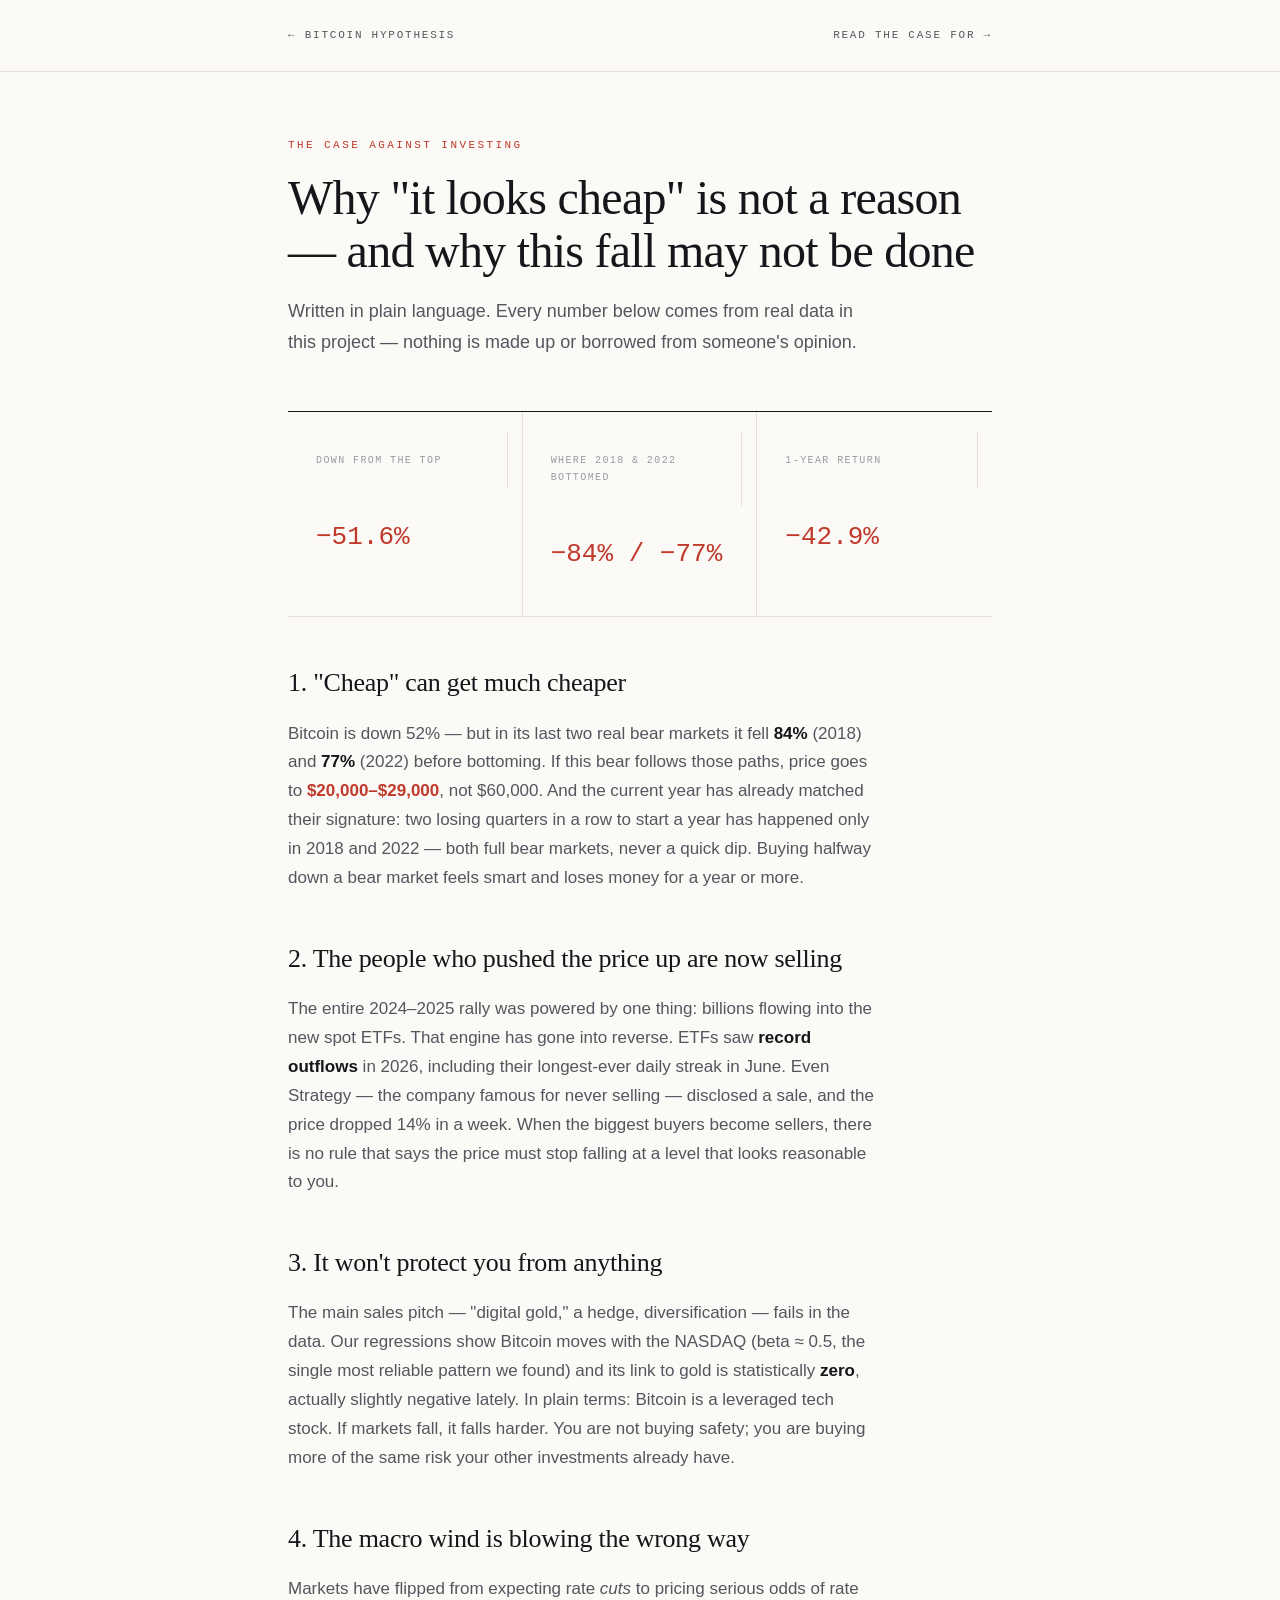
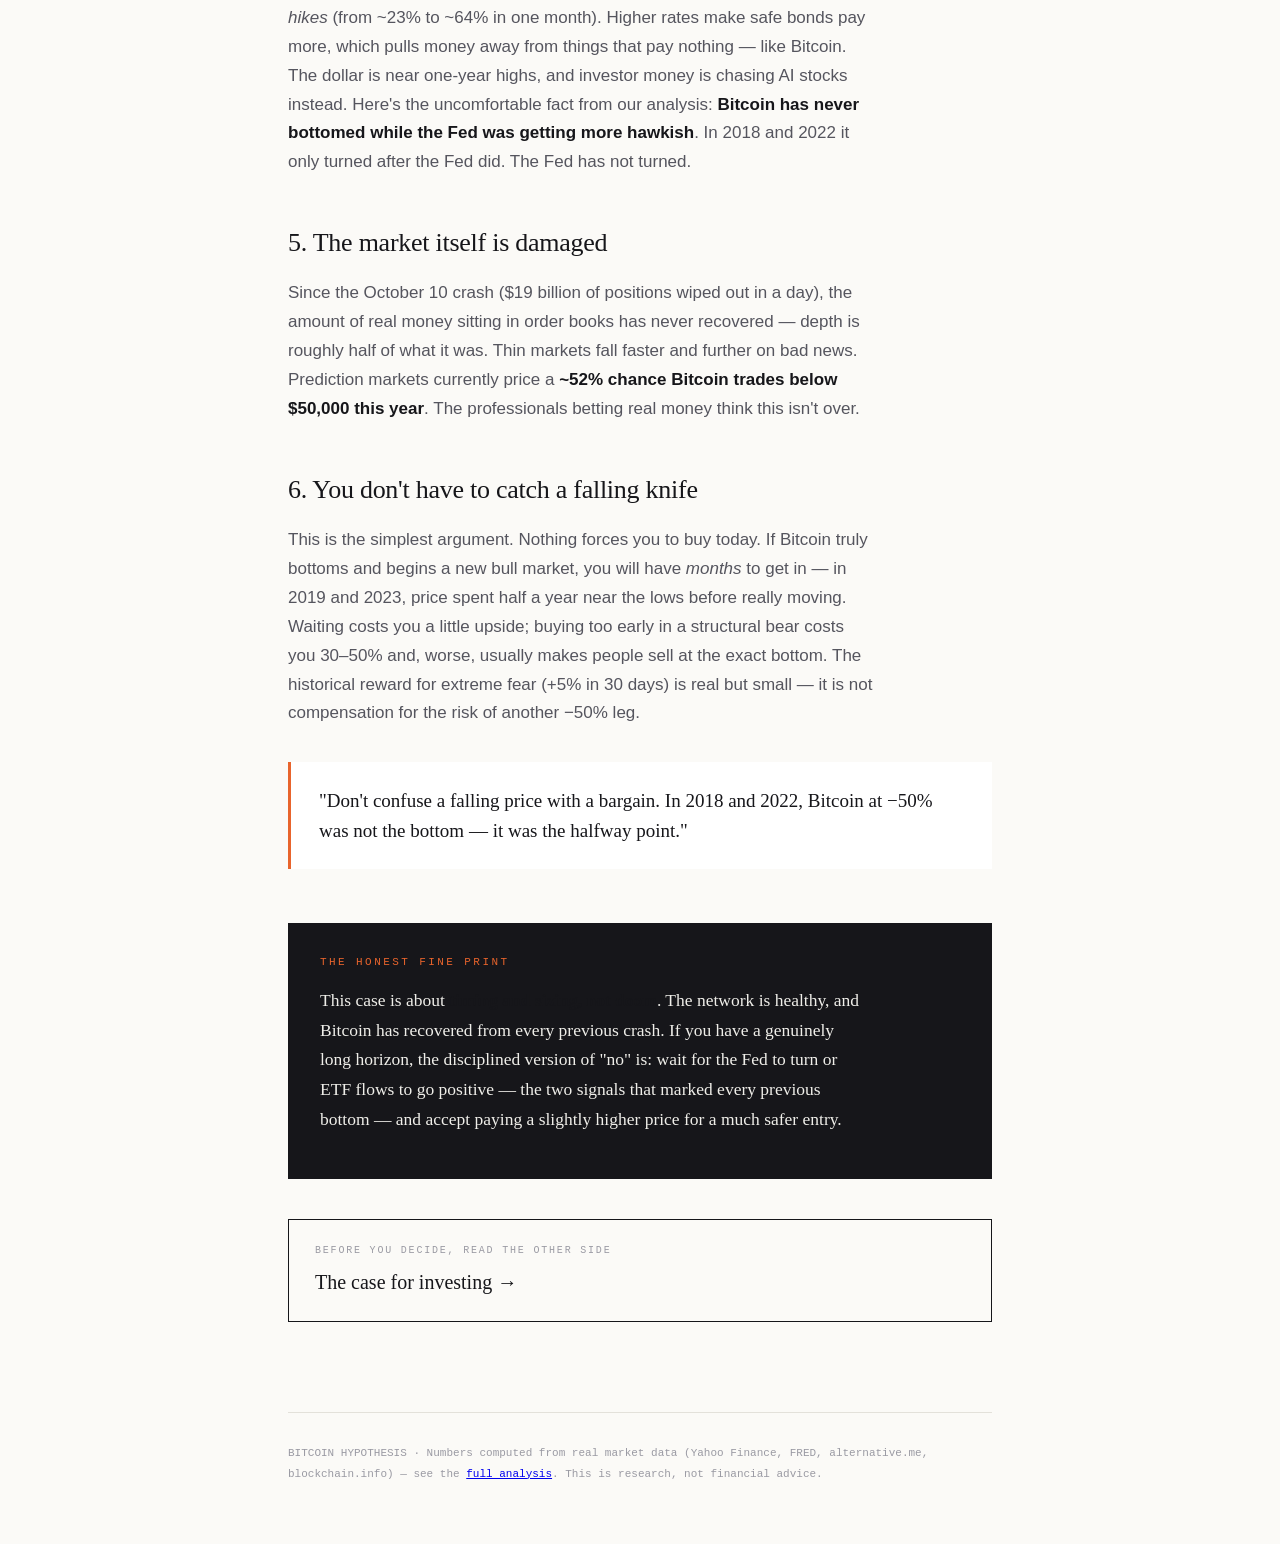
==== docs/dont-invest.html @ 43ef4cbc "Add plain-language for/against investment case pages, linked from verdict Co-authored-by: Cursor <cu" ====
<!DOCTYPE html>
<html lang="en">
<head>
<meta charset="UTF-8">
<meta name="viewport" content="width=device-width, initial-scale=1.0">
<title>The case AGAINST investing — Bitcoin Hypothesis</title>
<link rel="stylesheet" href="case.css">
</head>
<body>

<nav><div class="wrap">
  <a href="index.html">← Bitcoin Hypothesis</a>
  <a href="invest.html">Read the case for →</a>
</div></nav>

<div class="wrap">

<header>
  <div class="kicker" style="color: var(--red)">The Case Against Investing</div>
  <h1>Why "it looks cheap" is not a reason — and why this fall may not be done</h1>
  <p class="sub">Written in plain language. Every number below comes from real data in this
  project — nothing is made up or borrowed from someone's opinion.</p>
</header>

<div class="bigstats">
  <div><div class="k">Down from the top</div><div class="v neg">−51.6%</div></div>
  <div><div class="k">Where 2018 &amp; 2022 bottomed</div><div class="v neg">−84% / −77%</div></div>
  <div><div class="k">1-year return</div><div class="v neg">−42.9%</div></div>
</div>

<article>

<h2>1. "Cheap" can get much cheaper</h2>
<p>Bitcoin is down 52% — but in its last two real bear markets it fell <strong>84%</strong> (2018)
and <strong>77%</strong> (2022) before bottoming. If this bear follows those paths, price goes to
<strong class="neg">$20,000–$29,000</strong>, not $60,000. And the current year has already matched
their signature: two losing quarters in a row to start a year has happened only in 2018 and 2022 —
both full bear markets, never a quick dip. Buying halfway down a bear market feels smart and loses
money for a year or more.</p>

<h2>2. The people who pushed the price up are now selling</h2>
<p>The entire 2024–2025 rally was powered by one thing: billions flowing into the new spot ETFs.
That engine has gone into reverse. ETFs saw <strong>record outflows</strong> in 2026, including
their longest-ever daily streak in June. Even Strategy — the company famous for never selling —
disclosed a sale, and the price dropped 14% in a week. When the biggest buyers become sellers,
there is no rule that says the price must stop falling at a level that looks reasonable to you.</p>

<h2>3. It won't protect you from anything</h2>
<p>The main sales pitch — "digital gold," a hedge, diversification — fails in the data. Our
regressions show Bitcoin moves with the NASDAQ (beta ≈ 0.5, the single most reliable pattern we
found) and its link to gold is statistically <strong>zero</strong>, actually slightly negative
lately. In plain terms: Bitcoin is a leveraged tech stock. If markets fall, it falls harder. You are
not buying safety; you are buying more of the same risk your other investments already have.</p>

<h2>4. The macro wind is blowing the wrong way</h2>
<p>Markets have flipped from expecting rate <em>cuts</em> to pricing serious odds of rate
<em>hikes</em> (from ~23% to ~64% in one month). Higher rates make safe bonds pay more, which pulls
money away from things that pay nothing — like Bitcoin. The dollar is near one-year highs, and
investor money is chasing AI stocks instead. Here's the uncomfortable fact from our analysis:
<strong>Bitcoin has never bottomed while the Fed was getting more hawkish</strong>. In 2018 and 2022
it only turned after the Fed did. The Fed has not turned.</p>

<h2>5. The market itself is damaged</h2>
<p>Since the October 10 crash ($19 billion of positions wiped out in a day), the amount of real
money sitting in order books has never recovered — depth is roughly half of what it was. Thin
markets fall faster and further on bad news. Prediction markets currently price a
<strong>~52% chance Bitcoin trades below $50,000 this year</strong>. The professionals betting real
money think this isn't over.</p>

<h2>6. You don't have to catch a falling knife</h2>
<p>This is the simplest argument. Nothing forces you to buy today. If Bitcoin truly bottoms and
begins a new bull market, you will have <em>months</em> to get in — in 2019 and 2023, price spent
half a year near the lows before really moving. Waiting costs you a little upside; buying too early
in a structural bear costs you 30–50% and, worse, usually makes people sell at the exact bottom.
The historical reward for extreme fear (+5% in 30 days) is real but small — it is not compensation
for the risk of another −50% leg.</p>

<blockquote>"Don't confuse a falling price with a bargain. In 2018 and 2022, Bitcoin at −50% was
not the bottom — it was the halfway point."</blockquote>

<div class="honest">
  <div class="k">The honest fine print</div>
  <p>This case is about <strong>timing and sizing, not doom</strong>. The network is healthy, and
  Bitcoin has recovered from every previous crash. If you have a genuinely long horizon, the
  disciplined version of "no" is: wait for the Fed to turn or ETF flows to go positive — the two
  signals that marked every previous bottom — and accept paying a slightly higher price for a much
  safer entry.</p>
</div>

<a class="otherside" href="invest.html">
  <div class="k">Before you decide, read the other side</div>
  <div class="t">The case for investing →</div>
</a>

</article>

<footer>
  <p>BITCOIN HYPOTHESIS · Numbers computed from real market data (Yahoo Finance, FRED, alternative.me,
  blockchain.info) — see the <a href="index.html">full analysis</a>. This is research, not financial advice.</p>
</footer>

</div>
</body>
</html>
---- docs/case.css ----
:root {
  --ink: #16161a;
  --ink-soft: #55555e;
  --ink-faint: #9a9aa3;
  --paper: #fbfaf7;
  --line: #e3e1da;
  --accent: #e8642c;
  --green: #2e7d4f;
  --red: #c0392b;
  --mono: "SF Mono", "JetBrains Mono", ui-monospace, Menlo, monospace;
  --serif: "Charter", "Georgia", serif;
  --sans: -apple-system, "Helvetica Neue", "Inter", sans-serif;
}
* { margin: 0; padding: 0; box-sizing: border-box; }
body {
  background: var(--paper); color: var(--ink); font-family: var(--sans);
  font-size: 17px; line-height: 1.7; -webkit-font-smoothing: antialiased;
}
.wrap { max-width: 760px; margin: 0 auto; padding: 0 28px; }
nav { padding: 26px 0; border-bottom: 1px solid var(--line); }
nav .wrap { display: flex; justify-content: space-between; align-items: baseline; }
nav a { font-family: var(--mono); font-size: 11px; letter-spacing: 0.16em; text-transform: uppercase; color: var(--ink-soft); text-decoration: none; }
nav a:hover { color: var(--accent); }
header { padding: 64px 0 44px; }
.kicker { font-family: var(--mono); font-size: 11px; letter-spacing: 0.22em; text-transform: uppercase; margin-bottom: 18px; }
h1 { font-family: var(--serif); font-weight: 500; font-size: clamp(32px, 5vw, 48px); line-height: 1.1; letter-spacing: -0.015em; }
.sub { margin-top: 18px; color: var(--ink-soft); font-size: 18px; max-width: 58ch; }
.bigstats { display: grid; grid-template-columns: repeat(3, 1fr); border-top: 1px solid var(--ink); border-bottom: 1px solid var(--line); margin: 10px 0 30px; }
.bigstats div { padding: 20px 14px; border-right: 1px solid var(--line); }
.bigstats div:last-child { border-right: none; }
.bigstats .k { font-family: var(--mono); font-size: 10px; letter-spacing: 0.14em; text-transform: uppercase; color: var(--ink-faint); }
.bigstats .v { font-family: var(--mono); font-size: 26px; margin-top: 6px; }
article { padding-bottom: 30px; }
article h2 { font-family: var(--serif); font-weight: 500; font-size: 26px; margin: 44px 0 14px; letter-spacing: -0.01em; }
article p { color: var(--ink-soft); margin-bottom: 14px; max-width: 62ch; }
article strong { color: var(--ink); font-weight: 600; }
article .num { font-family: var(--mono); font-size: 0.92em; }
.pos { color: var(--green); } .neg { color: var(--red); }
blockquote {
  margin: 34px 0; padding: 24px 28px; border-left: 3px solid var(--accent);
  background: #fff; font-family: var(--serif); font-size: 19px; line-height: 1.55; color: var(--ink);
}
.honest {
  margin: 54px 0 20px; padding: 30px 32px; background: var(--ink); color: #efeee9;
}
.honest .k { font-family: var(--mono); font-size: 11px; letter-spacing: 0.22em; text-transform: uppercase; color: var(--accent); margin-bottom: 14px; }
.honest p { font-family: var(--serif); font-size: 17.5px; color: #efeee9; }
.otherside { display: block; margin: 40px 0 0; padding: 22px 26px; border: 1px solid var(--ink); text-decoration: none; color: var(--ink); }
.otherside .k { font-family: var(--mono); font-size: 10px; letter-spacing: 0.18em; text-transform: uppercase; color: var(--ink-faint); }
.otherside .t { font-family: var(--serif); font-size: 20px; margin-top: 6px; }
.otherside:hover { background: #fff; }
footer { margin-top: 60px; padding: 30px 0 60px; border-top: 1px solid var(--line); }
footer p { font-family: var(--mono); font-size: 11px; color: var(--ink-faint); line-height: 1.9; }
@media (max-width: 640px) {
  .bigstats { grid-template-columns: 1fr; }
  .bigstats div { border-right: none; border-bottom: 1px solid var(--line); }
}
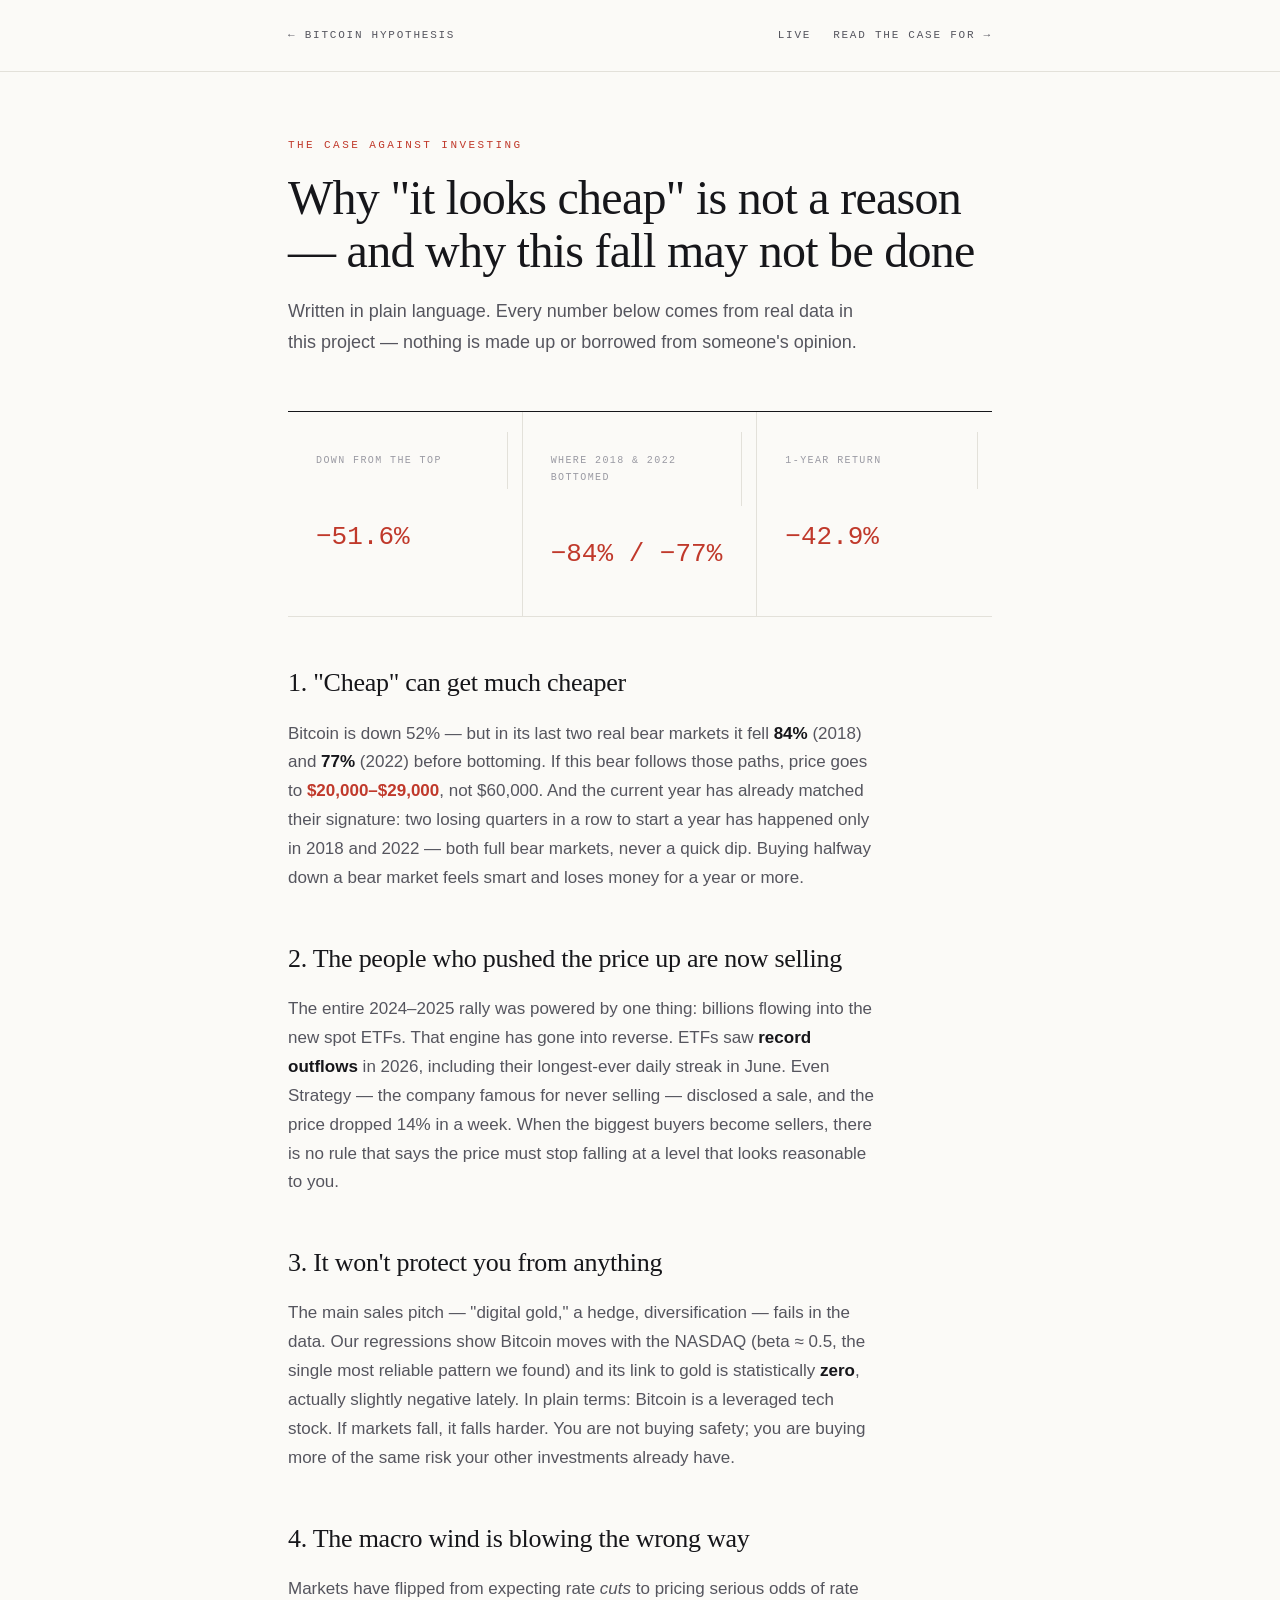
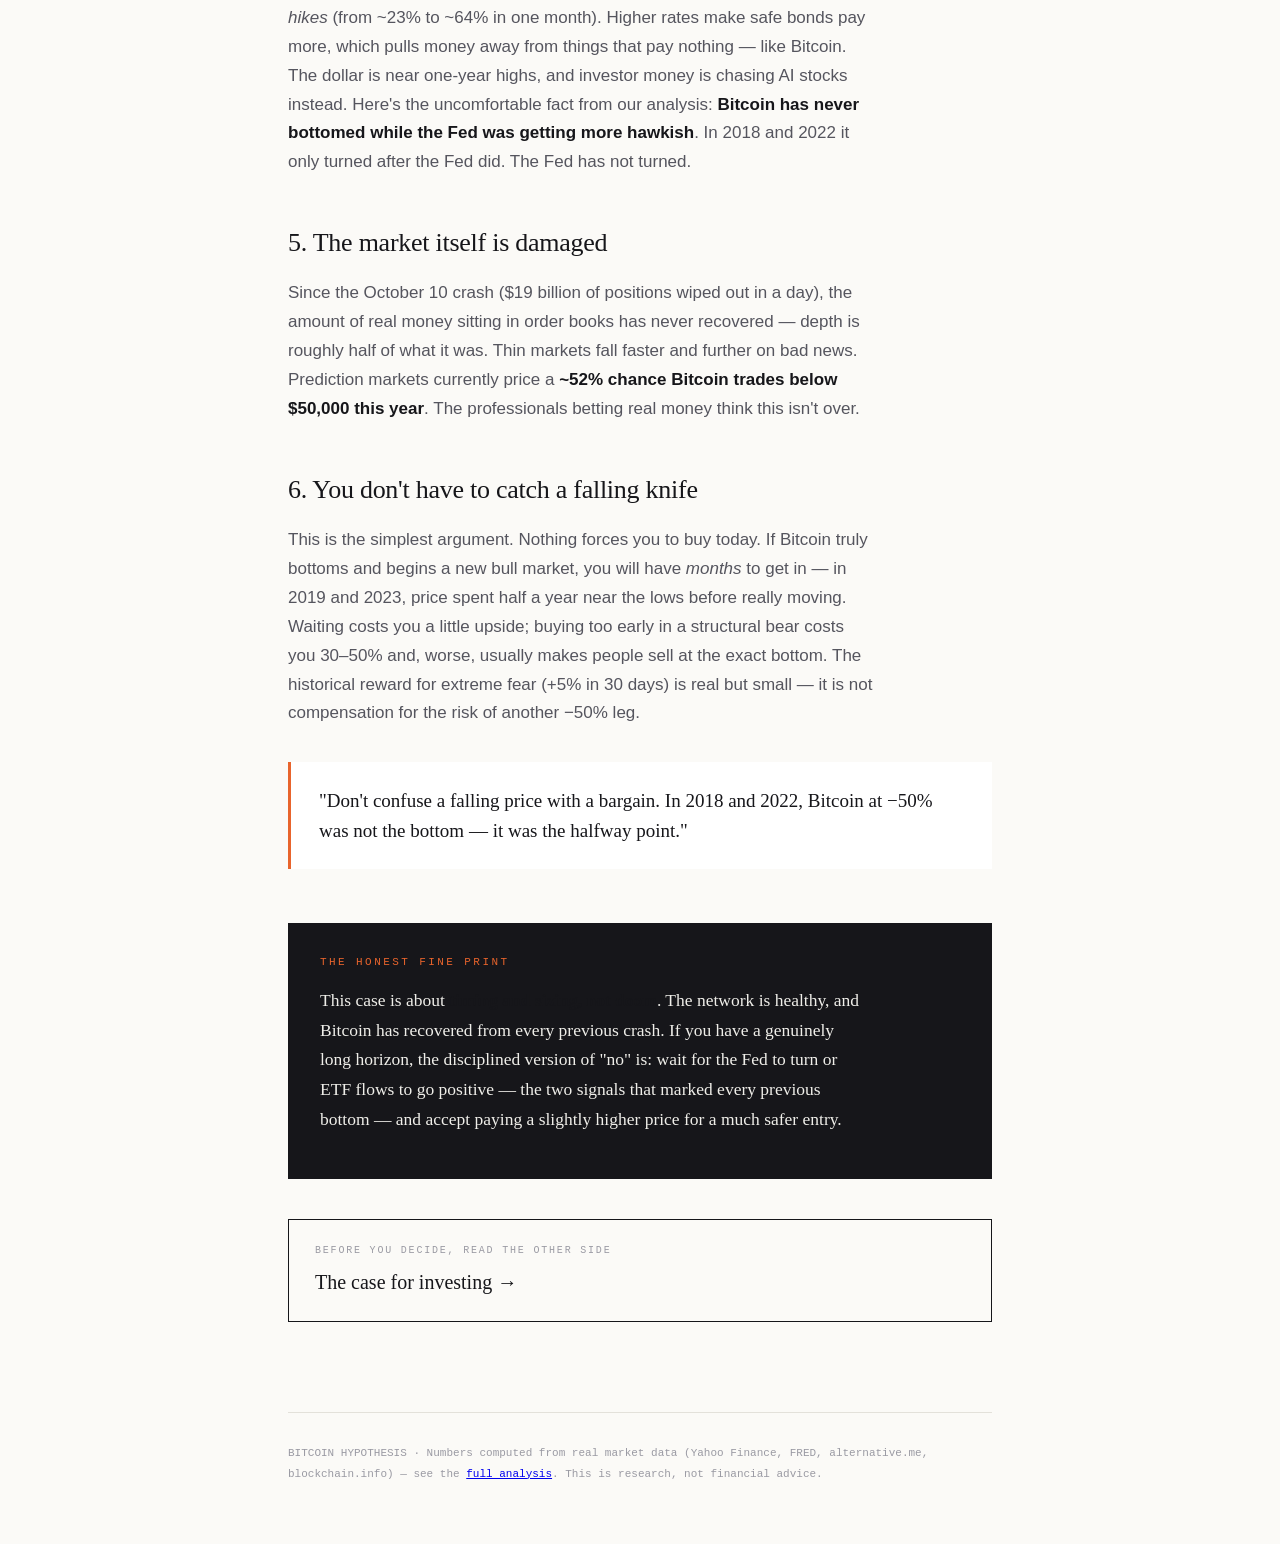
==== commit 95bb87bd: "Add live dashboard page, decision journal, verdict.json, and UPDATE_PLAYBOOK for on-demand analysis " ====
--- a/docs/dont-invest.html
+++ b/docs/dont-invest.html
@@ -10,7 +10,8 @@
 
 <nav><div class="wrap">
   <a href="index.html">← Bitcoin Hypothesis</a>
-  <a href="invest.html">Read the case for →</a>
+  <span style="display:flex; gap:22px"><a href="live.html">Live</a>
+  <a href="invest.html">Read the case for →</a></span>
 </div></nav>
 
 <div class="wrap">
